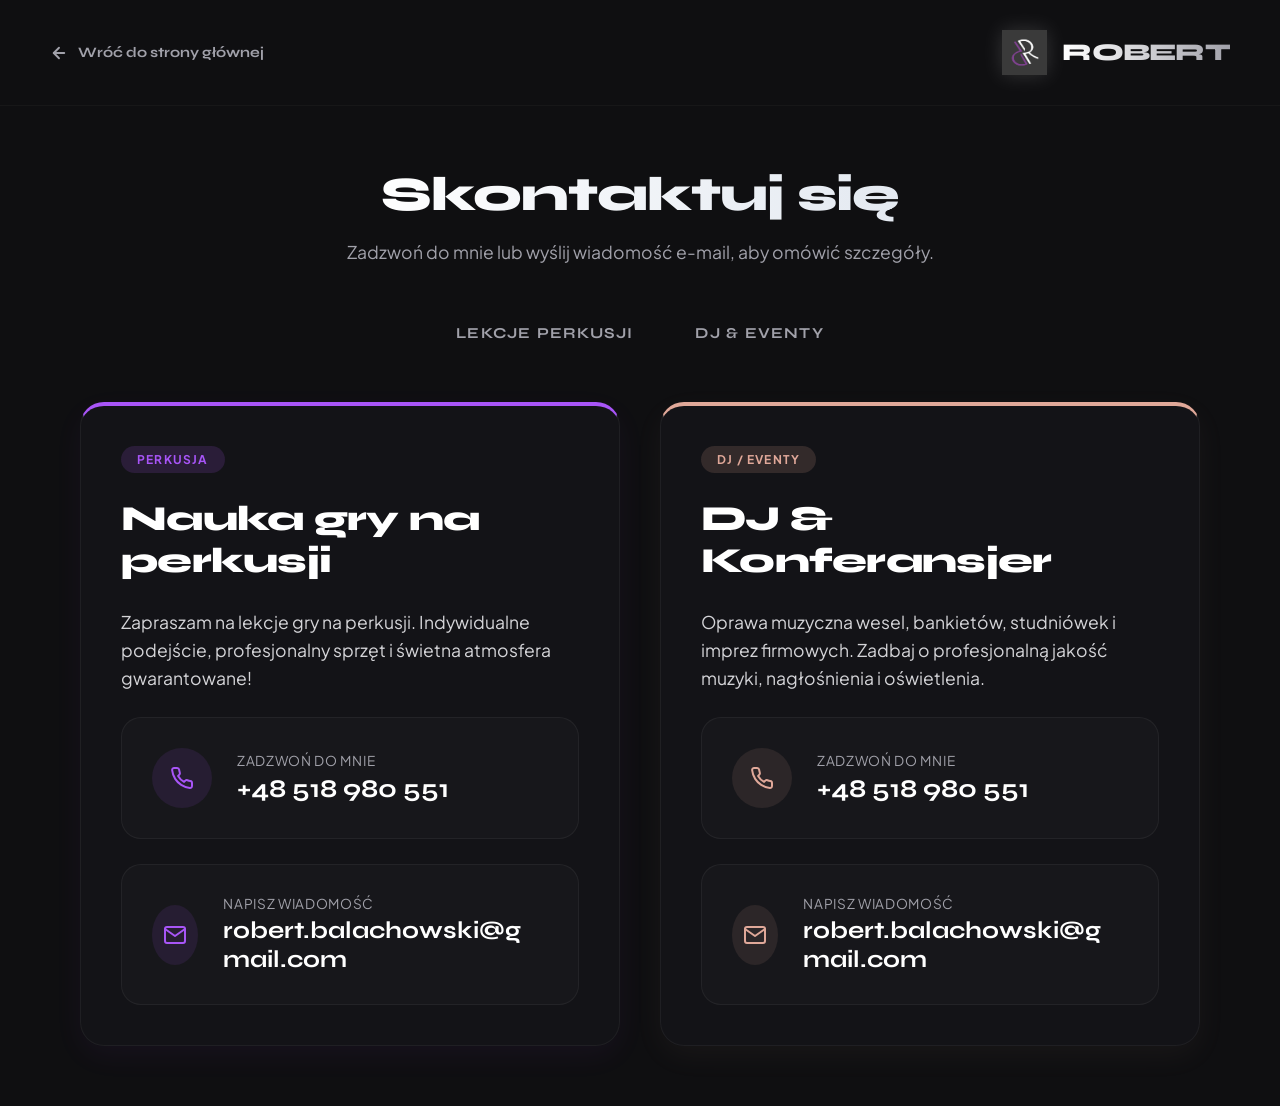
==== kontakt.html @ 337e02fb "First version with temp email" ====
<!DOCTYPE html>
<html lang="pl">
<head>
  <meta charset="UTF-8">
  <meta name="viewport" content="width=device-width, initial-scale=1.0">
  <meta name="description" content="Skontaktuj się telefonicznie pod numerem +48 518 980 551 lub mailowo na robert.balachowski@gmail.com.">
  <title>Robert - Kontakt i Rezerwacja</title>
  <link rel="stylesheet" href="style.css">
  <style>
    /* Grid alignment fix when one column is active */
    .contact-grid.single-col {
      grid-template-columns: 1fr;
      max-width: 800px;
      margin-left: auto;
      margin-right: auto;
    }

    .contact-subtitle {
      color: var(--text-gray);
      font-size: 1.1rem;
      margin-top: 5px;
    }

    /* Static Navigation Links */
    .contact-links {
      display: flex;
      justify-content: center;
      gap: 30px;
      margin: 30px 0 10px 0;
    }

    .contact-link {
      color: var(--text-gray);
      text-decoration: none;
      font-family: var(--font-title);
      font-weight: 700;
      font-size: 0.95rem;
      text-transform: uppercase;
      letter-spacing: 0.08em;
      padding: 8px 16px;
      border-bottom: 2px solid transparent;
      transition: all 0.3s ease;
    }

    .contact-link:hover {
      color: var(--text-white);
    }

    .contact-link.active#linkDrums {
      color: var(--purple-glow);
      border-color: var(--purple-glow);
      text-shadow: 0 0 10px rgba(var(--purple-glow-rgb), 0.3);
    }

    .contact-link.active#linkDj {
      color: var(--rosegold-glow);
      border-color: var(--rosegold-glow);
      text-shadow: 0 0 10px rgba(var(--rosegold-glow-rgb), 0.3);
    }
  </style>
</head>
<body class="contact-body">

  <!-- Navigation bar -->
  <nav class="contact-nav">
    <a href="index.html" class="btn-back">
      <svg width="18" height="18" viewBox="0 0 24 24" fill="none" stroke="currentColor" stroke-width="2.5" stroke-linecap="round" stroke-linejoin="round">
        <line x1="19" y1="12" x2="5" y2="12"></line>
        <polyline points="12 19 5 12 12 5"></polyline>
      </svg>
      Wróć do strony głównej
    </a>
    
    <div class="logo-container">
      <img src="logo.png" alt="Robert Logo" class="logo-img" onerror="this.style.display='none'">
      <span class="logo-text">ROBERT</span>
    </div>
  </nav>

  <!-- Main contact workspace -->
  <main class="contact-container">
    
    <div class="contact-header">
      <h1 class="contact-title">Skontaktuj się</h1>
      <p class="contact-subtitle">Zadzwoń do mnie lub wyślij wiadomość e-mail, aby omówić szczegóły.</p>
    </div>

    <!-- Static Navigation Links -->
    <div class="contact-links">
      <a href="kontakt.html?service=drums" class="contact-link" id="linkDrums">Lekcje Perkusji</a>
      <a href="kontakt.html?service=dj" class="contact-link" id="linkDj">DJ & Eventy</a>
    </div>

    <!-- Main dynamic contact layout grid -->
    <div class="contact-grid" id="contactGrid">

      <!-- DRUMS COLUMN -->
      <div class="service-column" id="drumsCol">
        <div class="glass-card service-info-card service-theme-drums">
          <div>
            <span class="service-badge">Perkusja</span>
            <h2 class="title" style="font-size: 2.2rem;">Nauka gry na perkusji</h2>
            <p class="service-description">Zapraszam na lekcje gry na perkusji. Indywidualne podejście, profesjonalny sprzęt i świetna atmosfera gwarantowane!</p>
          </div>

          <div class="contact-cards-container">
            <!-- Click to Call Card -->
            <a href="tel:+48518980551" class="phone-card">
              <div class="phone-icon-wrapper">
                <svg width="24" height="24" viewBox="0 0 24 24" fill="none" stroke="currentColor" stroke-width="2" stroke-linecap="round" stroke-linejoin="round">
                  <path d="M22 16.92v3a2 2 0 0 1-2.18 2 19.79 19.79 0 0 1-8.63-3.07 19.5 19.5 0 0 1-6-6 19.79 19.79 0 0 1-3.07-8.67A2 2 0 0 1 4.11 2h3a2 2 0 0 1 2 1.72 12.84 12.84 0 0 0 .7 2.81 2 2 0 0 1-.45 2.11L8.09 9.91a16 16 0 0 0 6 6l1.27-1.27a2 2 0 0 1 2.11-.45 12.84 12.84 0 0 0 2.81.7A2 2 0 0 1 22 16.92z"></path>
                </svg>
              </div>
              <div>
                <div class="phone-label">Zadzwoń do mnie</div>
                <div class="phone-number">+48 518 980 551</div>
              </div>
            </a>

            <!-- Click to Email Card -->
            <a href="mailto:robert.balachowski@gmail.com" class="email-card">
              <div class="email-icon-wrapper">
                <svg width="24" height="24" viewBox="0 0 24 24" fill="none" stroke="currentColor" stroke-width="2" stroke-linecap="round" stroke-linejoin="round">
                  <path d="M4 4h16c1.1 0 2 .9 2 2v12c0 1.1-.9 2-2 2H4c-1.1 0-2-.9-2-2V6c0-1.1.9-2 2-2z"></path>
                  <polyline points="22,6 12,13 2,6"></polyline>
                </svg>
              </div>
              <div>
                <div class="email-label">Napisz wiadomość</div>
                <div class="email-value">robert.balachowski@gmail.com</div>
              </div>
            </a>
          </div>
        </div>
      </div>

      <!-- DJ COLUMN -->
      <div class="service-column" id="djCol">
        <div class="glass-card service-info-card service-theme-dj">
          <div>
            <span class="service-badge">DJ / Eventy</span>
            <h2 class="title" style="font-size: 2.2rem;">DJ & Konferansjer</h2>
            <p class="service-description">Oprawa muzyczna wesel, bankietów, studniówek i imprez firmowych. Zadbaj o profesjonalną jakość muzyki, nagłośnienia i oświetlenia.</p>
          </div>

          <div class="contact-cards-container">
            <!-- Click to Call Card -->
            <a href="tel:+48518980551" class="phone-card">
              <div class="phone-icon-wrapper">
                <svg width="24" height="24" viewBox="0 0 24 24" fill="none" stroke="currentColor" stroke-width="2" stroke-linecap="round" stroke-linejoin="round">
                  <path d="M22 16.92v3a2 2 0 0 1-2.18 2 19.79 19.79 0 0 1-8.63-3.07 19.5 19.5 0 0 1-6-6 19.79 19.79 0 0 1-3.07-8.67A2 2 0 0 1 4.11 2h3a2 2 0 0 1 2 1.72 12.84 12.84 0 0 0 .7 2.81 2 2 0 0 1-.45 2.11L8.09 9.91a16 16 0 0 0 6 6l1.27-1.27a2 2 0 0 1 2.11-.45 12.84 12.84 0 0 0 2.81.7A2 2 0 0 1 22 16.92z"></path>
                </svg>
              </div>
              <div>
                <div class="phone-label">Zadzwoń do mnie</div>
                <div class="phone-number">+48 518 980 551</div>
              </div>
            </a>

            <!-- Click to Email Card -->
            <a href="mailto:robert.balachowski@gmail.com" class="email-card">
              <div class="email-icon-wrapper">
                <svg width="24" height="24" viewBox="0 0 24 24" fill="none" stroke="currentColor" stroke-width="2" stroke-linecap="round" stroke-linejoin="round">
                  <path d="M4 4h16c1.1 0 2 .9 2 2v12c0 1.1-.9 2-2 2H4c-1.1 0-2-.9-2-2V6c0-1.1.9-2 2-2z"></path>
                  <polyline points="22,6 12,13 2,6"></polyline>
                </svg>
              </div>
              <div>
                <div class="email-label">Napisz wiadomość</div>
                <div class="email-value">robert.balachowski@gmail.com</div>
              </div>
            </a>
          </div>
        </div>
      </div>

    </div>

  </main>

  <!-- Script to toggle active view according to URL parameters -->
  <script>
    const drumsCol = document.getElementById('drumsCol');
    const djCol = document.getElementById('djCol');
    const contactGrid = document.getElementById('contactGrid');
    const titleEl = document.querySelector('.contact-title');
    const subtitleEl = document.querySelector('.contact-subtitle');

    function setView(serviceType) {
      const linkDrums = document.getElementById('linkDrums');
      const linkDj = document.getElementById('linkDj');
      linkDrums.classList.remove('active');
      linkDj.classList.remove('active');

      if (serviceType === 'drums') {
        drumsCol.style.display = 'block';
        djCol.style.display = 'none';
        contactGrid.classList.add('single-col');
        titleEl.innerHTML = '<span style="color: var(--purple-glow)">Nauka gry na perkusji</span>';
        subtitleEl.textContent = 'Skontaktuj się telefonicznie lub napisz wiadomość e-mail.';
        linkDrums.classList.add('active');
      } else if (serviceType === 'dj') {
        drumsCol.style.display = 'none';
        djCol.style.display = 'block';
        contactGrid.classList.add('single-col');
        titleEl.innerHTML = '<span style="color: var(--rosegold-glow)">DJ & Konferansjer</span>';
        subtitleEl.textContent = 'Zadzwoń pod podany numer lub wyślij e-mail, aby omówić szczegóły.';
        linkDj.classList.add('active');
      } else {
        // Show all
        drumsCol.style.display = 'block';
        djCol.style.display = 'block';
        contactGrid.classList.remove('single-col');
        titleEl.innerHTML = 'Skontaktuj się';
        subtitleEl.textContent = 'Zadzwoń do mnie lub wyślij wiadomość e-mail, aby omówić szczegóły.';
      }
    }

    // Initial setup from URL parameters
    const params = new URLSearchParams(window.location.search);
    const initialService = params.get('service');
    if (initialService === 'drums' || initialService === 'dj') {
      setView(initialService);
    } else {
      setView('all');
    }
  </script>
</body>
</html>
---- style.css ----
@import url('https://fonts.googleapis.com/css2?family=Plus+Jakarta+Sans:ital,wght@0,300..800;1,300..800&family=Syne:wght@400..800&display=swap');

/* CSS Variables for design system */
:root {
  --bg-dark: #0f0f11;
  --bg-card: rgba(22, 22, 26, 0.75);
  --bg-card-hover: rgba(28, 28, 33, 0.85);
  
  /* Primary Theme (Purple - Drums) */
  --purple-primary: #581c87;
  --purple-glow: #a855f7;
  --purple-dark: #3b0764;
  --purple-glow-rgb: 168, 85, 247;
  
  /* Secondary Theme (Rose Gold - DJ) */
  --rosegold-primary: #b76e79;
  --rosegold-glow: #e0a899;
  --rosegold-dark: #8c4b54;
  --rosegold-glow-rgb: 224, 168, 153;
  
  --text-white: #ffffff;
  --text-gray: #a1a1aa;
  --text-light-gray: #d4d4d8;
  
  --font-title: 'Syne', sans-serif;
  --font-body: 'Plus Jakarta Sans', sans-serif;

  /* Mobile scroll-driven variables */
  --split-y: 50%;
}

/* Global Reset & Base */
* {
  box-sizing: border-box;
  margin: 0;
  padding: 0;
}

body {
  background-color: var(--bg-dark);
  color: var(--text-white);
  font-family: var(--font-body);
  overflow-x: hidden;
  min-height: 100vh;
}

h1, h2, h3, h4 {
  font-family: var(--font-title);
  font-weight: 800;
  letter-spacing: -0.02em;
}

p {
  color: var(--text-gray);
  line-height: 1.6;
}

/* Scrollbar Styling */
::-webkit-scrollbar {
  width: 8px;
}
::-webkit-scrollbar-track {
  background: var(--bg-dark);
}
::-webkit-scrollbar-thumb {
  background: #27272a;
  border-radius: 4px;
}
::-webkit-scrollbar-thumb:hover {
  background: #3f3f46;
}

/* Landing Page Layout (Desktop Split) */
.split-container {
  position: relative;
  width: 100vw;
  height: 100vh;
  display: flex;
  overflow: hidden;
}

/* Side Sections */
.side {
  position: absolute;
  top: 0;
  width: 100%;
  height: 100%;
  overflow: hidden;
  display: flex;
  align-items: center;
  justify-content: center;
  pointer-events: auto;
}

.drums-side {
  left: 0;
  clip-path: polygon(0 0, 53% 0, 47% 100%, 0 100%);
  z-index: 2;
  transition: clip-path 0.7s cubic-bezier(0.16, 1, 0.3, 1);
}

.dj-side {
  left: 0;
  clip-path: polygon(53% 0, 100% 0, 100% 100%, 47% 100%);
  z-index: 1;
  transition: clip-path 0.7s cubic-bezier(0.16, 1, 0.3, 1);
}

/* Images & Overlays - Zoomed out edge-to-edge layout without centering crop */
.side-bg {
  position: absolute;
  top: 0;
  height: 100%;
  background-size: cover;
  transition: transform 0.8s cubic-bezier(0.16, 1, 0.3, 1), filter 0.8s cubic-bezier(0.16, 1, 0.3, 1);
  transform: scale(1.0);
}

.drums-side .side-bg {
  width: 75vw; /* Sized to panel width + hover margin to prevent zoom */
  left: 0;
  background-image: linear-gradient(rgba(0, 0, 0, 0.65), rgba(15, 7, 30, 0.85)), url('drums.jpg');
  background-position: center center;
}

.dj-side .side-bg {
  width: 75vw; /* Sized to panel width + hover margin to prevent zoom */
  right: 0;
  background-image: linear-gradient(rgba(0, 0, 0, 0.65), rgba(28, 12, 16, 0.85)), url('dj.jpg');
  background-position: center center;
}

/* Clean, Solid, Sharp Divider Line */
.divider-line {
  position: absolute;
  top: 0;
  left: 0;
  width: 100%;
  height: 100%;
  background: linear-gradient(to bottom, var(--purple-glow), var(--rosegold-glow));
  z-index: 5;
  pointer-events: none;
  clip-path: polygon(52.7% 0, 53.3% 0, 47.3% 100%, 46.7% 100%);
  transition: clip-path 0.7s cubic-bezier(0.16, 1, 0.3, 1);
}

/* Desktop Hover Interactive States */
.split-container.hover-left .drums-side {
  clip-path: polygon(0 0, 68% 0, 62% 100%, 0 100%);
  z-index: 3;
}
.split-container.hover-left .dj-side {
  clip-path: polygon(68% 0, 100% 0, 100% 100%, 62% 100%);
}
.split-container.hover-left .divider-line {
  clip-path: polygon(67.7% 0, 68.3% 0, 62.3% 100%, 61.7% 100%);
}
.split-container.hover-left .drums-side .side-bg {
  transform: scale(1.0);
}
.split-container.hover-left .dj-side .side-bg {
  filter: grayscale(0.5) brightness(0.3) blur(2px);
  transform: scale(1.0);
}

.split-container.hover-right .drums-side {
  clip-path: polygon(0 0, 38% 0, 32% 100%, 0 100%);
}
.split-container.hover-right .dj-side {
  clip-path: polygon(38% 0, 100% 0, 100% 100%, 32% 100%);
  z-index: 3;
}
.split-container.hover-right .divider-line {
  clip-path: polygon(37.7% 0, 38.3% 0, 32.3% 100%, 31.7% 100%);
}
.split-container.hover-right .dj-side .side-bg {
  transform: scale(1.0);
}
.split-container.hover-right .drums-side .side-bg {
  filter: grayscale(0.5) brightness(0.3) blur(2px);
  transform: scale(1.0);
}

/* Content Container Details - Made wider for horizontal mode */
.content-wrapper {
  position: relative;
  z-index: 4;
  max-width: 650px;
  padding: 40px;
  transition: transform 0.6s cubic-bezier(0.16, 1, 0.3, 1);
  display: flex;
  flex-direction: column;
}

.drums-side .content-wrapper {
  margin-right: auto;
  margin-left: 8vw;
  text-align: left;
}

.dj-side .content-wrapper {
  margin-left: auto;
  margin-right: 8vw;
  text-align: left;
}

/* Glass Cards for Content - Dynamic Padding */
.glass-card {
  background: var(--bg-card);
  backdrop-filter: blur(16px);
  -webkit-backdrop-filter: blur(16px);
  border-radius: 24px;
  padding: 24px;
  border: 1px solid rgba(255, 255, 255, 0.05);
  box-shadow: 0 20px 40px rgba(0, 0, 0, 0.5);
  transition: border-color 0.5s, box-shadow 0.5s, background 0.5s, padding 0.6s cubic-bezier(0.16, 1, 0.3, 1);
}

.drums-side .glass-card {
  border-left: 4px solid var(--purple-primary);
}
.drums-side .glass-card:hover, .split-container.hover-left .drums-side .glass-card {
  border-color: rgba(var(--purple-glow-rgb), 0.3);
  box-shadow: 0 20px 45px rgba(var(--purple-glow-rgb), 0.15);
  background: var(--bg-card-hover);
}

.dj-side .glass-card {
  border-left: 4px solid var(--rosegold-primary);
}
.dj-side .glass-card:hover, .split-container.hover-right .dj-side .glass-card {
  border-color: rgba(var(--rosegold-glow-rgb), 0.3);
  box-shadow: 0 20px 45px rgba(var(--rosegold-glow-rgb), 0.15);
  background: var(--bg-card-hover);
}

/* Header Text Styles & Font Size scaling */
.pre-title {
  text-transform: uppercase;
  font-size: 0.8rem;
  letter-spacing: 0.2em;
  font-weight: 700;
  margin-bottom: 12px;
  opacity: 0;
  max-height: 0;
  overflow: hidden;
  transition: opacity 0.5s ease, max-height 0.5s ease, margin-bottom 0.5s ease;
}

.drums-side .pre-title {
  color: var(--purple-glow);
}
.dj-side .pre-title {
  color: var(--rosegold-glow);
}

.title {
  font-size: 1.8rem;
  line-height: 1.2;
  margin-bottom: 0px;
  color: var(--text-white);
  transition: font-size 0.6s cubic-bezier(0.16, 1, 0.3, 1), margin-bottom 0.6s cubic-bezier(0.16, 1, 0.3, 1);
  word-wrap: break-word;
  overflow-wrap: break-word;
}

.desc-lead {
  font-size: 1.05rem;
  color: var(--text-light-gray);
  margin-bottom: 0px;
}

/* Description Lists (Revealed text) */
.desc-list {
  list-style: none;
  margin-bottom: 0px;
}

.desc-list li {
  position: relative;
  padding-left: 24px;
  margin-bottom: 12px;
  font-size: 0.95rem;
  color: var(--text-gray);
  transition: color 0.3s;
}

.desc-list li::before {
  content: '';
  position: absolute;
  left: 0;
  top: 50%;
  transform: translateY(-50%);
  width: 6px;
  height: 6px;
  border-radius: 50%;
}

.drums-side .desc-list li::before {
  background-color: var(--purple-glow);
  box-shadow: 0 0 8px var(--purple-glow);
}
.dj-side .desc-list li::before {
  background-color: var(--rosegold-glow);
  box-shadow: 0 0 8px var(--rosegold-glow);
}

/* Hide collapsible content by default when not in focus */
.desc-lead,
.desc-list,
.btn {
  max-height: 0;
  opacity: 0;
  overflow: hidden;
  margin-top: 0 !important;
  margin-bottom: 0 !important;
  padding-top: 0 !important;
  padding-bottom: 0 !important;
  transition: max-height 0.6s cubic-bezier(0.16, 1, 0.3, 1),
              opacity 0.5s ease,
              padding 0.6s cubic-bezier(0.16, 1, 0.3, 1),
              margin 0.6s cubic-bezier(0.16, 1, 0.3, 1);
}

/* Expand content when Drums side has focus */
.split-container.hover-left .drums-side .glass-card {
  padding: 40px;
}
.split-container.hover-left .drums-side .pre-title {
  opacity: 1;
  max-height: 20px;
  margin-bottom: 12px;
}
.split-container.hover-left .drums-side .title {
  font-size: 2.8rem;
  margin-bottom: 20px;
}
.split-container.hover-left .drums-side .desc-lead {
  opacity: 1;
  max-height: 120px;
  margin-bottom: 24px !important;
}
.split-container.hover-left .drums-side .desc-list {
  opacity: 1;
  max-height: 220px;
  margin-bottom: 32px !important;
}
.split-container.hover-left .drums-side .btn {
  opacity: 1;
  max-height: 60px;
  padding-top: 16px !important;
  padding-bottom: 16px !important;
}

/* Expand content when DJ side has focus */
.split-container.hover-right .dj-side .glass-card {
  padding: 40px;
}
.split-container.hover-right .dj-side .pre-title {
  opacity: 1;
  max-height: 20px;
  margin-bottom: 12px;
}
.split-container.hover-right .dj-side .title {
  font-size: 2.8rem;
  margin-bottom: 20px;
}
.split-container.hover-right .dj-side .desc-lead {
  opacity: 1;
  max-height: 120px;
  margin-bottom: 24px !important;
}
.split-container.hover-right .dj-side .desc-list {
  opacity: 1;
  max-height: 220px;
  margin-bottom: 32px !important;
}
.split-container.hover-right .dj-side .btn {
  opacity: 1;
  max-height: 60px;
  padding-top: 16px !important;
  padding-bottom: 16px !important;
}

/* Buttons */
.btn {
  display: inline-flex;
  align-items: center;
  justify-content: center;
  padding-left: 36px !important;
  padding-right: 36px !important;
  border-radius: 50px;
  font-family: var(--font-title);
  font-weight: 700;
  font-size: 0.95rem;
  letter-spacing: 0.05em;
  text-decoration: none;
  text-transform: uppercase;
  transition: all 0.3s cubic-bezier(0.16, 1, 0.3, 1);
  cursor: pointer;
  border: none;
  width: fit-content;
}

.btn-purple {
  background: var(--purple-primary);
  color: var(--text-white);
  box-shadow: 0 4px 15px rgba(var(--purple-glow-rgb), 0.2);
}
.btn-purple:hover {
  background: var(--purple-glow);
  box-shadow: 0 6px 25px rgba(var(--purple-glow-rgb), 0.4);
  transform: translateY(-2px);
}

.btn-rosegold {
  background: var(--rosegold-primary);
  color: var(--bg-dark);
  box-shadow: 0 4px 15px rgba(var(--rosegold-glow-rgb), 0.2);
}
.btn-rosegold:hover {
  background: var(--rosegold-glow);
  box-shadow: 0 6px 25px rgba(var(--rosegold-glow-rgb), 0.4);
  transform: translateY(-2px);
}

/* Sticky Header */
.main-header {
  position: absolute;
  top: 0;
  left: 0;
  width: 100%;
  padding: 30px 50px;
  z-index: 10;
  display: flex;
  justify-content: space-between;
  align-items: center;
  pointer-events: none;
}

.logo-container {
  display: flex;
  align-items: center;
  gap: 15px;
  pointer-events: auto;
}

.logo-img {
  height: 45px;
  width: auto;
  filter: drop-shadow(0 0 10px rgba(255, 255, 255, 0.15));
}

.logo-text {
  font-family: var(--font-title);
  font-weight: 800;
  font-size: 1.5rem;
  letter-spacing: -0.03em;
  background: linear-gradient(to right, var(--text-white), var(--text-gray));
  -webkit-background-clip: text;
  -webkit-text-fill-color: transparent;
}

/* Social Media Links in Header */
.social-links {
  display: flex;
  align-items: center;
  gap: 15px;
  pointer-events: auto;
  padding: 10px;
}

.social-icon {
  color: var(--text-gray);
  display: flex;
  align-items: center;
  justify-content: center;
  width: 40px;
  height: 40px;
  border-radius: 50%;
  background: rgba(255, 255, 255, 0.03);
  border: 1px solid rgba(var(--purple-glow-rgb), 0.4);
  box-shadow: 0 0 12px rgba(var(--purple-glow-rgb), 0.25);
  transition: all 0.3s ease;
  text-decoration: none;
}

.social-icon:hover {
  color: var(--text-white);
  background: rgba(var(--purple-glow-rgb), 0.15);
  border-color: rgba(var(--purple-glow-rgb), 0.7);
  transform: translateY(-2px);
  box-shadow: 0 0 20px rgba(var(--purple-glow-rgb), 0.6);
}

/* ==========================================================================
   MOBILE & VERTICAL LAYOUT (PORTRAIT ASPECT RATIO)
   ========================================================================== */

@media (max-width: 768px) or (max-aspect-ratio: 1/1) {
  /* Force body scroll height and styling on mobile viewports */
  body:not(.contact-body) {
    min-height: 200vh !important;
    overflow-y: scroll !important;
    overflow-x: hidden !important;
  }

  .contact-body {
    min-height: 100vh !important;
    overflow-y: auto !important;
  }

  /* Support vertical swiping to bubble up to viewport scroll */
  .split-container, .side, .content-wrapper, .glass-card {
    touch-action: pan-y !important;
  }

  .split-container {
    position: fixed;
    top: 0;
    left: 0;
    width: 100vw;
    height: 100vh;
    flex-direction: column;
  }

  .side {
    width: 100% !important;
    height: 100% !important;
    left: 0 !important;
    transition: none !important;
  }

  /* Clip paths updated for vertical split */
  .drums-side {
    clip-path: polygon(0 0, 100% 0, 100% calc(var(--split-y) - 5%), 0 calc(var(--split-y) + 5%)) !important;
    z-index: 2;
  }

  .dj-side {
    clip-path: polygon(0 calc(var(--split-y) + 5%), 100% calc(var(--split-y) - 5%), 100% 100%, 0 100%) !important;
    z-index: 1;
  }

  /* Glowing Divider Line - Horizontal */
  .divider-line {
    clip-path: polygon(
      0 calc(var(--split-y) + 4.6%), 
      100% calc(var(--split-y) - 5.4%), 
      100% calc(var(--split-y) - 4.6%), 
      0 calc(var(--split-y) + 5.4%)
    ) !important;
    background: linear-gradient(to right, var(--purple-glow), var(--rosegold-glow)) !important;
    transition: none !important;
    z-index: 4;
  }

  /* Image Sizing / Dimming on scroll - mobile portrait zoom prevention */
  .drums-side .side-bg {
    width: 100% !important;
    height: 70vh !important; /* Slightly taller to prevent empty spaces when divider moves to 65% */
    top: 0 !important;
    bottom: auto !important; /* Clear any bottom positioning */
    left: 0 !important;
    background-position: center center !important; /* Keep drummer visible */
    transform: scale(1.0) !important;
  }
  .dj-side .side-bg {
    width: 100% !important;
    height: 70vh !important; /* Slightly taller to prevent empty spaces when divider moves to 35% */
    top: auto !important; /* Clear top: 0 constraint from base class to allow shifting */
    bottom: 0 !important;
    left: 0 !important;
    background-position: center top !important; /* Align top edge of image (DJ's head) to be visible */
    transform: scale(1.0) !important;
  }

  /* Content alignment on mobile */
  .content-wrapper {
    max-width: 90%;
    padding: 20px;
    margin: 0 auto !important;
    position: absolute;
    left: 50% !important;
    transform: translateX(-50%);
    width: 100%;
  }

  .drums-side .content-wrapper {
    top: calc(var(--split-y) * 0.42);
    transform: translate(-50%, -50%);
  }

  .dj-side .content-wrapper {
    bottom: calc((100% - var(--split-y)) * 0.42);
    transform: translate(-50%, 50%);
  }

  .glass-card {
    padding: 16px;
    border-radius: 16px;
    width: 100%;
  }

  .title {
    font-size: 1.4rem;
  }

  .desc-lead {
    font-size: 0.85rem;
  }

  .btn {
    padding: 10px 24px;
    font-size: 0.8rem;
  }

  /* Mobile interactive transitions controlled by JS-added classes */
  /* Focus Drums (scroll position is top) */
  .split-container.focus-drums .drums-side .glass-card {
    padding: 24px;
  }
  .split-container.focus-drums .drums-side .pre-title {
    opacity: 1;
    max-height: 20px;
    margin-bottom: 6px;
  }
  .split-container.focus-drums .drums-side .title {
    font-size: 1.8rem;
    margin-bottom: 10px;
  }
  .split-container.focus-drums .drums-side .glass-card .desc-lead {
    opacity: 1;
    max-height: 100px;
    margin-bottom: 12px !important;
  }
  .split-container.focus-drums .drums-side .glass-card .desc-list {
    opacity: 1;
    max-height: 150px;
    margin-bottom: 15px !important;
  }
  .split-container.focus-drums .drums-side .glass-card .btn {
    opacity: 1;
    max-height: 50px;
    padding-top: 12px !important;
    padding-bottom: 12px !important;
  }
  
  .split-container.focus-drums .dj-side .side-bg {
    filter: grayscale(0.6) brightness(0.2) blur(1px);
    transform: scale(1.0) !important;
  }
  .split-container.focus-drums .dj-side .content-wrapper {
    opacity: 0.25;
    pointer-events: none;
  }

  /* Focus DJ (scroll position is bottom) */
  .split-container.focus-dj .dj-side .glass-card {
    padding: 24px;
  }
  .split-container.focus-dj .dj-side .pre-title {
    opacity: 1;
    max-height: 20px;
    margin-bottom: 6px;
  }
  .split-container.focus-dj .dj-side .title {
    font-size: 1.8rem;
    margin-bottom: 10px;
  }
  .split-container.focus-dj .dj-side .glass-card .desc-lead {
    opacity: 1;
    max-height: 100px;
    margin-bottom: 12px !important;
  }
  .split-container.focus-dj .dj-side .glass-card .desc-list {
    opacity: 1;
    max-height: 150px;
    margin-bottom: 15px !important;
  }
  .split-container.focus-dj .dj-side .glass-card .btn {
    opacity: 1;
    max-height: 50px;
    padding-top: 12px !important;
    padding-bottom: 12px !important;
  }
  
  .split-container.focus-dj .drums-side .side-bg {
    filter: grayscale(0.6) brightness(0.2) blur(1px);
    transform: scale(1.0) !important;
  }
  .split-container.focus-dj .drums-side .content-wrapper {
    opacity: 0.25;
    pointer-events: none;
  }

  .split-container.focus-drums .drums-side .side-bg {
    transform: scale(1.0) !important;
  }
  .split-container.focus-dj .dj-side .side-bg {
    transform: scale(1.0) !important;
  }

  .main-header {
    padding: 20px 24px;
  }
  
  .logo-text {
    font-size: 1.2rem;
  }
}

/* ==========================================================================
   CONTACT / BOOKING PAGE STYLES (kontakt.html)
   ========================================================================== */
.contact-body {
  background-color: var(--bg-dark);
  min-height: 100vh;
  display: flex;
  flex-direction: column;
}

.contact-nav {
  padding: 30px 50px;
  display: flex;
  justify-content: space-between;
  align-items: center;
  border-bottom: 1px solid rgba(255, 255, 255, 0.03);
}

.btn-back {
  display: inline-flex;
  align-items: center;
  gap: 10px;
  color: var(--text-gray);
  text-decoration: none;
  font-family: var(--font-title);
  font-weight: 700;
  font-size: 0.9rem;
  transition: color 0.3s;
}
.btn-back:hover {
  color: var(--text-white);
}
.btn-back svg {
  transition: transform 0.3s;
}
.btn-back:hover svg {
  transform: translateX(-5px);
}

.contact-container {
  flex: 1;
  max-width: 1200px;
  width: 100%;
  margin: 0 auto;
  padding: 60px 40px;
  display: flex;
  flex-direction: column;
  justify-content: center;
}

.contact-grid {
  display: grid;
  grid-template-columns: 1fr 1fr;
  gap: 40px;
  margin-top: 40px;
}

@media (max-width: 900px) {
  .contact-grid {
    grid-template-columns: 1fr;
  }
  .contact-container {
    padding: 40px 20px;
  }
}

.contact-header {
  text-align: center;
  max-width: 600px;
  margin: 0 auto 20px auto;
}

.contact-title {
  font-size: 3rem;
  margin-bottom: 15px;
  background: linear-gradient(to right, #ffffff, #e2e8f0);
  -webkit-background-clip: text;
  -webkit-text-fill-color: transparent;
}

/* Service Info Card */
.service-info-card {
  padding: 40px;
  height: 100%;
  display: flex;
  flex-direction: column;
  justify-content: space-between;
}

.service-theme-drums {
  border-top: 4px solid var(--purple-glow);
  box-shadow: 0 10px 30px rgba(var(--purple-glow-rgb), 0.05);
}

.service-theme-dj {
  border-top: 4px solid var(--rosegold-glow);
  box-shadow: 0 10px 30px rgba(var(--rosegold-glow-rgb), 0.05);
}

.service-badge {
  display: inline-block;
  padding: 6px 16px;
  border-radius: 20px;
  font-size: 0.75rem;
  font-weight: 700;
  text-transform: uppercase;
  letter-spacing: 0.1em;
  margin-bottom: 25px;
  width: fit-content;
}

.service-theme-drums .service-badge {
  background-color: rgba(var(--purple-glow-rgb), 0.15);
  color: var(--purple-glow);
}

.service-theme-dj .service-badge {
  background-color: rgba(var(--rosegold-glow-rgb), 0.15);
  color: var(--rosegold-glow);
}

.service-description {
  margin: 25px 0;
  font-size: 1.1rem;
  color: var(--text-light-gray);
}

/* Phone & Email Card styling */
.phone-card, .email-card {
  background: rgba(255, 255, 255, 0.02);
  border: 1px solid rgba(255, 255, 255, 0.05);
  border-radius: 20px;
  padding: 30px;
  display: flex;
  align-items: center;
  gap: 25px;
  margin-bottom: 25px;
  transition: background 0.3s, border-color 0.3s;
  text-decoration: none;
}

.phone-card:last-child, .email-card:last-child {
  margin-bottom: 0;
}

.phone-icon-wrapper, .email-icon-wrapper {
  width: 60px;
  height: 60px;
  border-radius: 50%;
  display: flex;
  align-items: center;
  justify-content: center;
  font-size: 1.5rem;
  transition: transform 0.3s;
}

.service-theme-drums .phone-icon-wrapper,
.service-theme-drums .email-icon-wrapper {
  background: rgba(var(--purple-glow-rgb), 0.1);
  color: var(--purple-glow);
}

.service-theme-dj .phone-icon-wrapper,
.service-theme-dj .email-icon-wrapper {
  background: rgba(var(--rosegold-glow-rgb), 0.1);
  color: var(--rosegold-glow);
}

.phone-card:hover, .email-card:hover {
  background: rgba(255, 255, 255, 0.04);
}

.service-theme-drums .phone-card:hover,
.service-theme-drums .email-card:hover {
  border-color: rgba(var(--purple-glow-rgb), 0.2);
}
.service-theme-dj .phone-card:hover,
.service-theme-dj .email-card:hover {
  border-color: rgba(var(--rosegold-glow-rgb), 0.2);
}

.phone-card:hover .phone-icon-wrapper,
.email-card:hover .email-icon-wrapper {
  transform: scale(1.1);
}

.phone-label, .email-label {
  font-size: 0.85rem;
  color: var(--text-gray);
  text-transform: uppercase;
  letter-spacing: 0.05em;
  margin-bottom: 4px;
}

.phone-number, .email-value {
  font-family: var(--font-title);
  font-size: 1.6rem;
  font-weight: 700;
  color: var(--text-white);
  transition: color 0.3s;
}

.email-value {
  font-size: clamp(1.1rem, 3.5vw, 1.5rem);
  word-break: break-all;
}

@media (max-width: 480px) {
  .email-value {
    font-size: 1.0rem;
  }
}
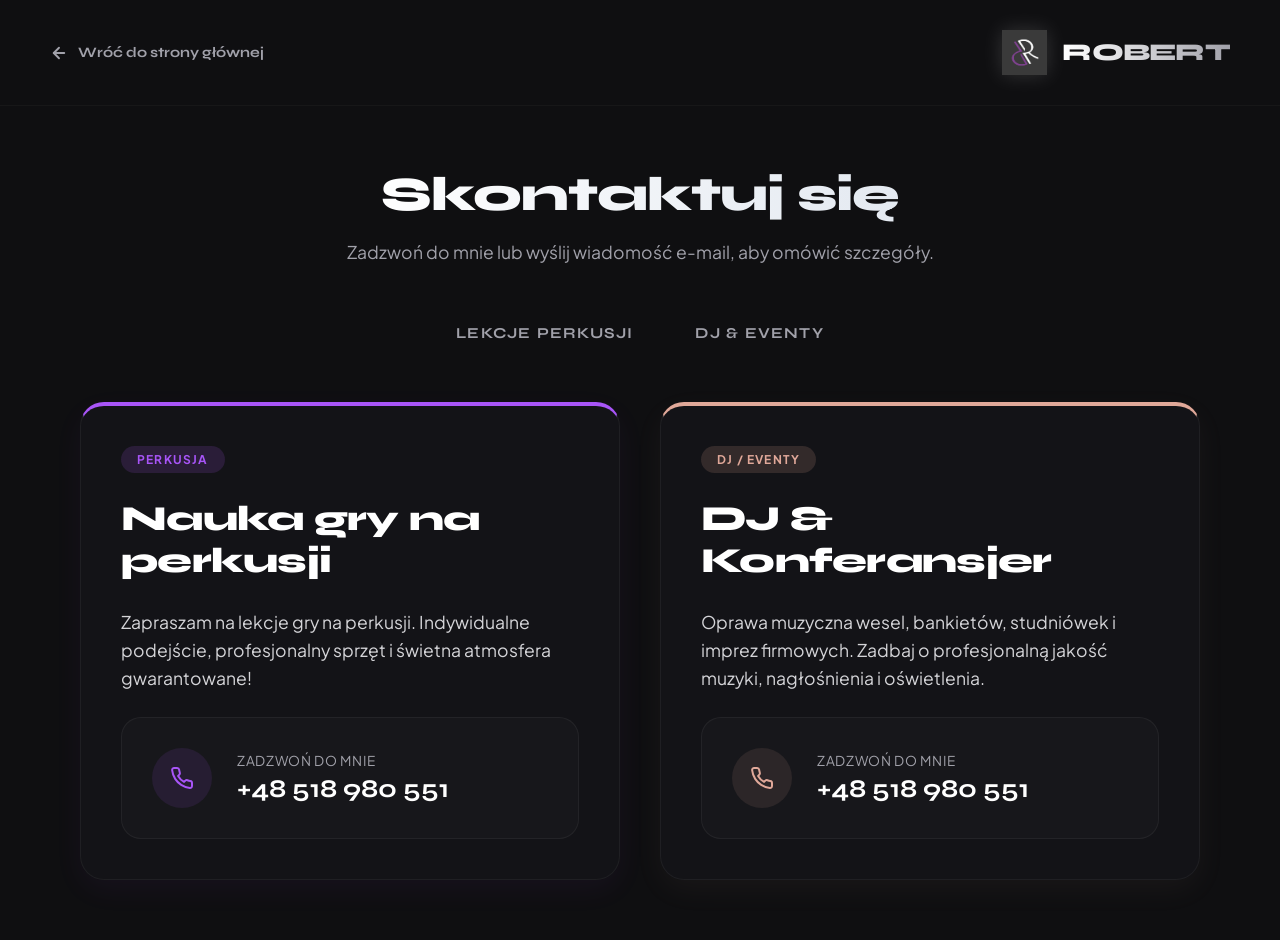
==== commit dfa1ffd6: "Remove placeholder email" ====
--- a/kontakt.html
+++ b/kontakt.html
@@ -116,20 +116,6 @@
                 <div class="phone-number">+48 518 980 551</div>
               </div>
             </a>
-
-            <!-- Click to Email Card -->
-            <a href="mailto:robert.balachowski@gmail.com" class="email-card">
-              <div class="email-icon-wrapper">
-                <svg width="24" height="24" viewBox="0 0 24 24" fill="none" stroke="currentColor" stroke-width="2" stroke-linecap="round" stroke-linejoin="round">
-                  <path d="M4 4h16c1.1 0 2 .9 2 2v12c0 1.1-.9 2-2 2H4c-1.1 0-2-.9-2-2V6c0-1.1.9-2 2-2z"></path>
-                  <polyline points="22,6 12,13 2,6"></polyline>
-                </svg>
-              </div>
-              <div>
-                <div class="email-label">Napisz wiadomość</div>
-                <div class="email-value">robert.balachowski@gmail.com</div>
-              </div>
-            </a>
           </div>
         </div>
       </div>
@@ -154,20 +140,6 @@
               <div>
                 <div class="phone-label">Zadzwoń do mnie</div>
                 <div class="phone-number">+48 518 980 551</div>
-              </div>
-            </a>
-
-            <!-- Click to Email Card -->
-            <a href="mailto:robert.balachowski@gmail.com" class="email-card">
-              <div class="email-icon-wrapper">
-                <svg width="24" height="24" viewBox="0 0 24 24" fill="none" stroke="currentColor" stroke-width="2" stroke-linecap="round" stroke-linejoin="round">
-                  <path d="M4 4h16c1.1 0 2 .9 2 2v12c0 1.1-.9 2-2 2H4c-1.1 0-2-.9-2-2V6c0-1.1.9-2 2-2z"></path>
-                  <polyline points="22,6 12,13 2,6"></polyline>
-                </svg>
-              </div>
-              <div>
-                <div class="email-label">Napisz wiadomość</div>
-                <div class="email-value">robert.balachowski@gmail.com</div>
               </div>
             </a>
           </div>
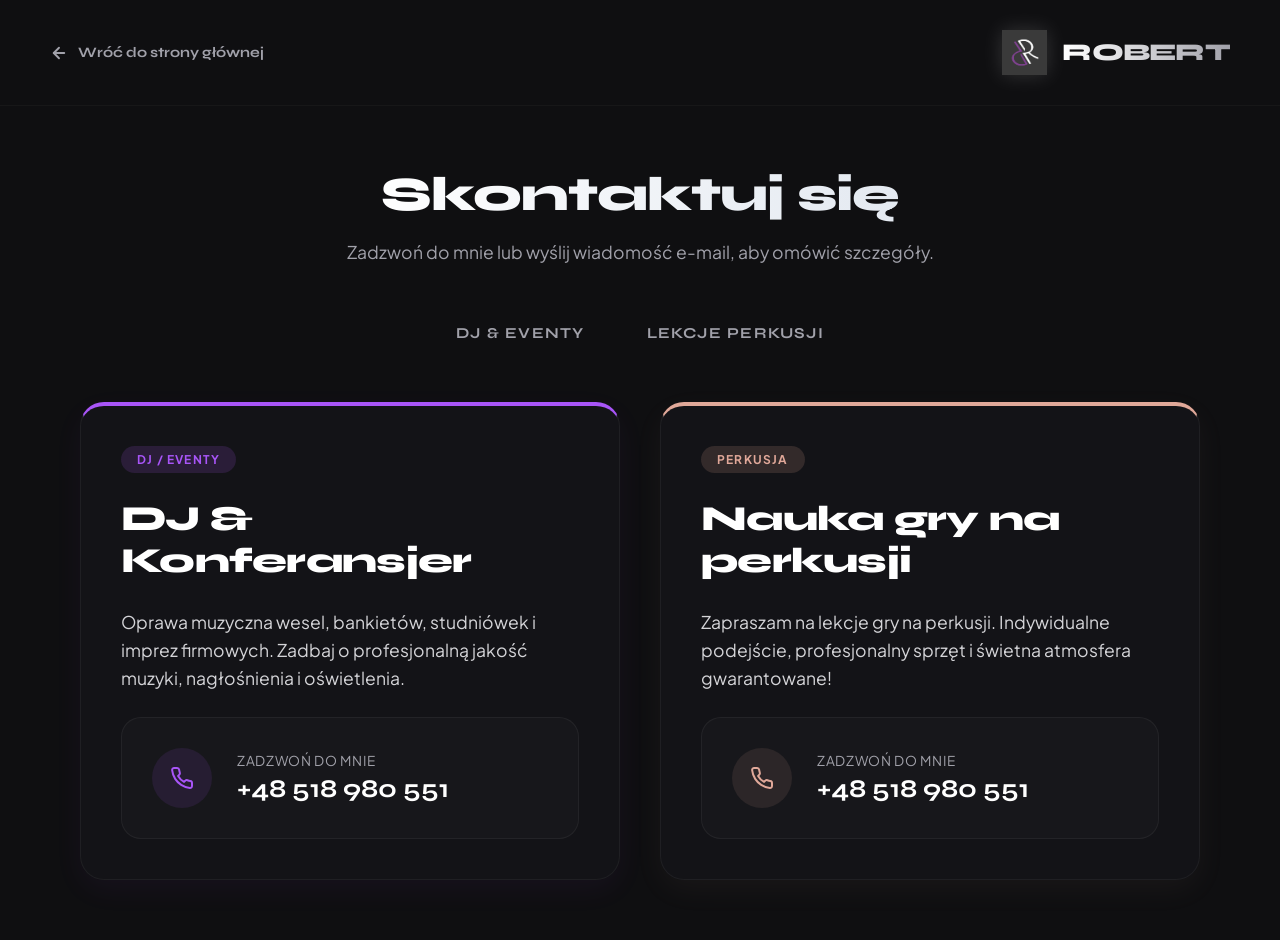
==== commit cab2b601: "Swap dj and drums with sides" ====
--- a/kontakt.html
+++ b/kontakt.html
@@ -46,13 +46,13 @@
       color: var(--text-white);
     }
 
-    .contact-link.active#linkDrums {
+    .contact-link.active#linkDj {
       color: var(--purple-glow);
       border-color: var(--purple-glow);
       text-shadow: 0 0 10px rgba(var(--purple-glow-rgb), 0.3);
     }
 
-    .contact-link.active#linkDj {
+    .contact-link.active#linkDrums {
       color: var(--rosegold-glow);
       border-color: var(--rosegold-glow);
       text-shadow: 0 0 10px rgba(var(--rosegold-glow-rgb), 0.3);
@@ -87,12 +87,38 @@
 
     <!-- Static Navigation Links -->
     <div class="contact-links">
+      <a href="kontakt.html?service=dj" class="contact-link" id="linkDj">DJ & Eventy</a>
       <a href="kontakt.html?service=drums" class="contact-link" id="linkDrums">Lekcje Perkusji</a>
-      <a href="kontakt.html?service=dj" class="contact-link" id="linkDj">DJ & Eventy</a>
     </div>
 
     <!-- Main dynamic contact layout grid -->
     <div class="contact-grid" id="contactGrid">
+
+      <!-- DJ COLUMN -->
+      <div class="service-column" id="djCol">
+        <div class="glass-card service-info-card service-theme-dj">
+          <div>
+            <span class="service-badge">DJ / Eventy</span>
+            <h2 class="title" style="font-size: 2.2rem;">DJ & Konferansjer</h2>
+            <p class="service-description">Oprawa muzyczna wesel, bankietów, studniówek i imprez firmowych. Zadbaj o profesjonalną jakość muzyki, nagłośnienia i oświetlenia.</p>
+          </div>
+
+          <div class="contact-cards-container">
+            <!-- Click to Call Card -->
+            <a href="tel:+48518980551" class="phone-card">
+              <div class="phone-icon-wrapper">
+                <svg width="24" height="24" viewBox="0 0 24 24" fill="none" stroke="currentColor" stroke-width="2" stroke-linecap="round" stroke-linejoin="round">
+                  <path d="M22 16.92v3a2 2 0 0 1-2.18 2 19.79 19.79 0 0 1-8.63-3.07 19.5 19.5 0 0 1-6-6 19.79 19.79 0 0 1-3.07-8.67A2 2 0 0 1 4.11 2h3a2 2 0 0 1 2 1.72 12.84 12.84 0 0 0 .7 2.81 2 2 0 0 1-.45 2.11L8.09 9.91a16 16 0 0 0 6 6l1.27-1.27a2 2 0 0 1 2.11-.45 12.84 12.84 0 0 0 2.81.7A2 2 0 0 1 22 16.92z"></path>
+                </svg>
+              </div>
+              <div>
+                <div class="phone-label">Zadzwoń do mnie</div>
+                <div class="phone-number">+48 518 980 551</div>
+              </div>
+            </a>
+          </div>
+        </div>
+      </div>
 
       <!-- DRUMS COLUMN -->
       <div class="service-column" id="drumsCol">
@@ -120,32 +146,6 @@
         </div>
       </div>
 
-      <!-- DJ COLUMN -->
-      <div class="service-column" id="djCol">
-        <div class="glass-card service-info-card service-theme-dj">
-          <div>
-            <span class="service-badge">DJ / Eventy</span>
-            <h2 class="title" style="font-size: 2.2rem;">DJ & Konferansjer</h2>
-            <p class="service-description">Oprawa muzyczna wesel, bankietów, studniówek i imprez firmowych. Zadbaj o profesjonalną jakość muzyki, nagłośnienia i oświetlenia.</p>
-          </div>
-
-          <div class="contact-cards-container">
-            <!-- Click to Call Card -->
-            <a href="tel:+48518980551" class="phone-card">
-              <div class="phone-icon-wrapper">
-                <svg width="24" height="24" viewBox="0 0 24 24" fill="none" stroke="currentColor" stroke-width="2" stroke-linecap="round" stroke-linejoin="round">
-                  <path d="M22 16.92v3a2 2 0 0 1-2.18 2 19.79 19.79 0 0 1-8.63-3.07 19.5 19.5 0 0 1-6-6 19.79 19.79 0 0 1-3.07-8.67A2 2 0 0 1 4.11 2h3a2 2 0 0 1 2 1.72 12.84 12.84 0 0 0 .7 2.81 2 2 0 0 1-.45 2.11L8.09 9.91a16 16 0 0 0 6 6l1.27-1.27a2 2 0 0 1 2.11-.45 12.84 12.84 0 0 0 2.81.7A2 2 0 0 1 22 16.92z"></path>
-                </svg>
-              </div>
-              <div>
-                <div class="phone-label">Zadzwoń do mnie</div>
-                <div class="phone-number">+48 518 980 551</div>
-              </div>
-            </a>
-          </div>
-        </div>
-      </div>
-
     </div>
 
   </main>
@@ -168,14 +168,14 @@
         drumsCol.style.display = 'block';
         djCol.style.display = 'none';
         contactGrid.classList.add('single-col');
-        titleEl.innerHTML = '<span style="color: var(--purple-glow)">Nauka gry na perkusji</span>';
+        titleEl.innerHTML = '<span style="color: var(--rosegold-glow)">Nauka gry na perkusji</span>';
         subtitleEl.textContent = 'Skontaktuj się telefonicznie lub napisz wiadomość e-mail.';
         linkDrums.classList.add('active');
       } else if (serviceType === 'dj') {
         drumsCol.style.display = 'none';
         djCol.style.display = 'block';
         contactGrid.classList.add('single-col');
-        titleEl.innerHTML = '<span style="color: var(--rosegold-glow)">DJ & Konferansjer</span>';
+        titleEl.innerHTML = '<span style="color: var(--purple-glow)">DJ & Konferansjer</span>';
         subtitleEl.textContent = 'Zadzwoń pod podany numer lub wyślij e-mail, aby omówić szczegóły.';
         linkDj.classList.add('active');
       } else {
--- a/style.css
+++ b/style.css
@@ -92,14 +92,14 @@
   pointer-events: auto;
 }
 
-.drums-side {
+.dj-side {
   left: 0;
   clip-path: polygon(0 0, 53% 0, 47% 100%, 0 100%);
   z-index: 2;
   transition: clip-path 0.7s cubic-bezier(0.16, 1, 0.3, 1);
 }
 
-.dj-side {
+.drums-side {
   left: 0;
   clip-path: polygon(53% 0, 100% 0, 100% 100%, 47% 100%);
   z-index: 1;
@@ -116,17 +116,17 @@
   transform: scale(1.0);
 }
 
+.dj-side .side-bg {
+  width: 75vw; /* Sized to panel width + hover margin to prevent zoom */
+  left: 0;
+  background-image: linear-gradient(rgba(0, 0, 0, 0.65), rgba(15, 7, 30, 0.85)), url('dj.jpg');
+  background-position: center center;
+}
+
 .drums-side .side-bg {
   width: 75vw; /* Sized to panel width + hover margin to prevent zoom */
-  left: 0;
-  background-image: linear-gradient(rgba(0, 0, 0, 0.65), rgba(15, 7, 30, 0.85)), url('drums.jpg');
-  background-position: center center;
-}
-
-.dj-side .side-bg {
-  width: 75vw; /* Sized to panel width + hover margin to prevent zoom */
   right: 0;
-  background-image: linear-gradient(rgba(0, 0, 0, 0.65), rgba(28, 12, 16, 0.85)), url('dj.jpg');
+  background-image: linear-gradient(rgba(0, 0, 0, 0.65), rgba(28, 12, 16, 0.85)), url('drums.jpg');
   background-position: center center;
 }
 
@@ -145,38 +145,38 @@
 }
 
 /* Desktop Hover Interactive States */
-.split-container.hover-left .drums-side {
+.split-container.hover-left .dj-side {
   clip-path: polygon(0 0, 68% 0, 62% 100%, 0 100%);
   z-index: 3;
 }
-.split-container.hover-left .dj-side {
+.split-container.hover-left .drums-side {
   clip-path: polygon(68% 0, 100% 0, 100% 100%, 62% 100%);
 }
 .split-container.hover-left .divider-line {
   clip-path: polygon(67.7% 0, 68.3% 0, 62.3% 100%, 61.7% 100%);
 }
+.split-container.hover-left .dj-side .side-bg {
+  transform: scale(1.0);
+}
 .split-container.hover-left .drums-side .side-bg {
-  transform: scale(1.0);
-}
-.split-container.hover-left .dj-side .side-bg {
   filter: grayscale(0.5) brightness(0.3) blur(2px);
   transform: scale(1.0);
 }
 
+.split-container.hover-right .dj-side {
+  clip-path: polygon(0 0, 38% 0, 32% 100%, 0 100%);
+}
 .split-container.hover-right .drums-side {
-  clip-path: polygon(0 0, 38% 0, 32% 100%, 0 100%);
-}
-.split-container.hover-right .dj-side {
   clip-path: polygon(38% 0, 100% 0, 100% 100%, 32% 100%);
   z-index: 3;
 }
 .split-container.hover-right .divider-line {
   clip-path: polygon(37.7% 0, 38.3% 0, 32.3% 100%, 31.7% 100%);
 }
+.split-container.hover-right .drums-side .side-bg {
+  transform: scale(1.0);
+}
 .split-container.hover-right .dj-side .side-bg {
-  transform: scale(1.0);
-}
-.split-container.hover-right .drums-side .side-bg {
   filter: grayscale(0.5) brightness(0.3) blur(2px);
   transform: scale(1.0);
 }
@@ -192,13 +192,13 @@
   flex-direction: column;
 }
 
-.drums-side .content-wrapper {
+.dj-side .content-wrapper {
   margin-right: auto;
   margin-left: 8vw;
   text-align: left;
 }
 
-.dj-side .content-wrapper {
+.drums-side .content-wrapper {
   margin-left: auto;
   margin-right: 8vw;
   text-align: left;
@@ -216,19 +216,19 @@
   transition: border-color 0.5s, box-shadow 0.5s, background 0.5s, padding 0.6s cubic-bezier(0.16, 1, 0.3, 1);
 }
 
-.drums-side .glass-card {
+.dj-side .glass-card {
   border-left: 4px solid var(--purple-primary);
 }
-.drums-side .glass-card:hover, .split-container.hover-left .drums-side .glass-card {
+.dj-side .glass-card:hover, .split-container.hover-left .dj-side .glass-card {
   border-color: rgba(var(--purple-glow-rgb), 0.3);
   box-shadow: 0 20px 45px rgba(var(--purple-glow-rgb), 0.15);
   background: var(--bg-card-hover);
 }
 
-.dj-side .glass-card {
+.drums-side .glass-card {
   border-left: 4px solid var(--rosegold-primary);
 }
-.dj-side .glass-card:hover, .split-container.hover-right .dj-side .glass-card {
+.drums-side .glass-card:hover, .split-container.hover-right .drums-side .glass-card {
   border-color: rgba(var(--rosegold-glow-rgb), 0.3);
   box-shadow: 0 20px 45px rgba(var(--rosegold-glow-rgb), 0.15);
   background: var(--bg-card-hover);
@@ -247,10 +247,10 @@
   transition: opacity 0.5s ease, max-height 0.5s ease, margin-bottom 0.5s ease;
 }
 
+.dj-side .pre-title {
+  color: var(--purple-glow);
+}
 .drums-side .pre-title {
-  color: var(--purple-glow);
-}
-.dj-side .pre-title {
   color: var(--rosegold-glow);
 }
 
@@ -296,11 +296,11 @@
   border-radius: 50%;
 }
 
-.drums-side .desc-list li::before {
+.dj-side .desc-list li::before {
   background-color: var(--purple-glow);
   box-shadow: 0 0 8px var(--purple-glow);
 }
-.dj-side .desc-list li::before {
+.drums-side .desc-list li::before {
   background-color: var(--rosegold-glow);
   box-shadow: 0 0 8px var(--rosegold-glow);
 }
@@ -322,60 +322,60 @@
               margin 0.6s cubic-bezier(0.16, 1, 0.3, 1);
 }
 
-/* Expand content when Drums side has focus */
-.split-container.hover-left .drums-side .glass-card {
+/* Expand content when DJ side has focus */
+.split-container.hover-left .dj-side .glass-card {
   padding: 40px;
 }
-.split-container.hover-left .drums-side .pre-title {
+.split-container.hover-left .dj-side .pre-title {
   opacity: 1;
   max-height: 20px;
   margin-bottom: 12px;
 }
-.split-container.hover-left .drums-side .title {
+.split-container.hover-left .dj-side .title {
   font-size: 2.8rem;
   margin-bottom: 20px;
 }
-.split-container.hover-left .drums-side .desc-lead {
+.split-container.hover-left .dj-side .desc-lead {
   opacity: 1;
   max-height: 120px;
   margin-bottom: 24px !important;
 }
-.split-container.hover-left .drums-side .desc-list {
+.split-container.hover-left .dj-side .desc-list {
   opacity: 1;
   max-height: 220px;
   margin-bottom: 32px !important;
 }
-.split-container.hover-left .drums-side .btn {
+.split-container.hover-left .dj-side .btn {
   opacity: 1;
   max-height: 60px;
   padding-top: 16px !important;
   padding-bottom: 16px !important;
 }
 
-/* Expand content when DJ side has focus */
-.split-container.hover-right .dj-side .glass-card {
+/* Expand content when Drums side has focus */
+.split-container.hover-right .drums-side .glass-card {
   padding: 40px;
 }
-.split-container.hover-right .dj-side .pre-title {
+.split-container.hover-right .drums-side .pre-title {
   opacity: 1;
   max-height: 20px;
   margin-bottom: 12px;
 }
-.split-container.hover-right .dj-side .title {
+.split-container.hover-right .drums-side .title {
   font-size: 2.8rem;
   margin-bottom: 20px;
 }
-.split-container.hover-right .dj-side .desc-lead {
+.split-container.hover-right .drums-side .desc-lead {
   opacity: 1;
   max-height: 120px;
   margin-bottom: 24px !important;
 }
-.split-container.hover-right .dj-side .desc-list {
+.split-container.hover-right .drums-side .desc-list {
   opacity: 1;
   max-height: 220px;
   margin-bottom: 32px !important;
 }
-.split-container.hover-right .dj-side .btn {
+.split-container.hover-right .drums-side .btn {
   opacity: 1;
   max-height: 60px;
   padding-top: 16px !important;
@@ -532,12 +532,12 @@
   }
 
   /* Clip paths updated for vertical split */
-  .drums-side {
+  .dj-side {
     clip-path: polygon(0 0, 100% 0, 100% calc(var(--split-y) - 5%), 0 calc(var(--split-y) + 5%)) !important;
     z-index: 2;
   }
 
-  .dj-side {
+  .drums-side {
     clip-path: polygon(0 calc(var(--split-y) + 5%), 100% calc(var(--split-y) - 5%), 100% 100%, 0 100%) !important;
     z-index: 1;
   }
@@ -556,22 +556,22 @@
   }
 
   /* Image Sizing / Dimming on scroll - mobile portrait zoom prevention */
-  .drums-side .side-bg {
+  .dj-side .side-bg {
     width: 100% !important;
     height: 70vh !important; /* Slightly taller to prevent empty spaces when divider moves to 65% */
     top: 0 !important;
     bottom: auto !important; /* Clear any bottom positioning */
     left: 0 !important;
-    background-position: center center !important; /* Keep drummer visible */
+    background-position: center top !important; /* Align top edge of image (DJ's head) to be visible */
     transform: scale(1.0) !important;
   }
-  .dj-side .side-bg {
+  .drums-side .side-bg {
     width: 100% !important;
     height: 70vh !important; /* Slightly taller to prevent empty spaces when divider moves to 35% */
     top: auto !important; /* Clear top: 0 constraint from base class to allow shifting */
     bottom: 0 !important;
     left: 0 !important;
-    background-position: center top !important; /* Align top edge of image (DJ's head) to be visible */
+    background-position: center center !important; /* Keep drummer visible */
     transform: scale(1.0) !important;
   }
 
@@ -586,12 +586,12 @@
     width: 100%;
   }
 
-  .drums-side .content-wrapper {
+  .dj-side .content-wrapper {
     top: calc(var(--split-y) * 0.42);
     transform: translate(-50%, -50%);
   }
 
-  .dj-side .content-wrapper {
+  .drums-side .content-wrapper {
     bottom: calc((100% - var(--split-y)) * 0.42);
     transform: translate(-50%, 50%);
   }
@@ -616,7 +616,46 @@
   }
 
   /* Mobile interactive transitions controlled by JS-added classes */
-  /* Focus Drums (scroll position is top) */
+  /* Focus DJ (scroll position is top) */
+  .split-container.focus-dj .dj-side .glass-card {
+    padding: 24px;
+  }
+  .split-container.focus-dj .dj-side .pre-title {
+    opacity: 1;
+    max-height: 20px;
+    margin-bottom: 6px;
+  }
+  .split-container.focus-dj .dj-side .title {
+    font-size: 1.8rem;
+    margin-bottom: 10px;
+  }
+  .split-container.focus-dj .dj-side .glass-card .desc-lead {
+    opacity: 1;
+    max-height: 100px;
+    margin-bottom: 12px !important;
+  }
+  .split-container.focus-dj .dj-side .glass-card .desc-list {
+    opacity: 1;
+    max-height: 150px;
+    margin-bottom: 15px !important;
+  }
+  .split-container.focus-dj .dj-side .glass-card .btn {
+    opacity: 1;
+    max-height: 50px;
+    padding-top: 12px !important;
+    padding-bottom: 12px !important;
+  }
+  
+  .split-container.focus-dj .drums-side .side-bg {
+    filter: grayscale(0.6) brightness(0.2) blur(1px);
+    transform: scale(1.0) !important;
+  }
+  .split-container.focus-dj .drums-side .content-wrapper {
+    opacity: 0.25;
+    pointer-events: none;
+  }
+
+  /* Focus Drums (scroll position is bottom) */
   .split-container.focus-drums .drums-side .glass-card {
     padding: 24px;
   }
@@ -655,49 +694,10 @@
     pointer-events: none;
   }
 
-  /* Focus DJ (scroll position is bottom) */
-  .split-container.focus-dj .dj-side .glass-card {
-    padding: 24px;
-  }
-  .split-container.focus-dj .dj-side .pre-title {
-    opacity: 1;
-    max-height: 20px;
-    margin-bottom: 6px;
-  }
-  .split-container.focus-dj .dj-side .title {
-    font-size: 1.8rem;
-    margin-bottom: 10px;
-  }
-  .split-container.focus-dj .dj-side .glass-card .desc-lead {
-    opacity: 1;
-    max-height: 100px;
-    margin-bottom: 12px !important;
-  }
-  .split-container.focus-dj .dj-side .glass-card .desc-list {
-    opacity: 1;
-    max-height: 150px;
-    margin-bottom: 15px !important;
-  }
-  .split-container.focus-dj .dj-side .glass-card .btn {
-    opacity: 1;
-    max-height: 50px;
-    padding-top: 12px !important;
-    padding-bottom: 12px !important;
-  }
-  
-  .split-container.focus-dj .drums-side .side-bg {
-    filter: grayscale(0.6) brightness(0.2) blur(1px);
+  .split-container.focus-dj .dj-side .side-bg {
     transform: scale(1.0) !important;
   }
-  .split-container.focus-dj .drums-side .content-wrapper {
-    opacity: 0.25;
-    pointer-events: none;
-  }
-
   .split-container.focus-drums .drums-side .side-bg {
-    transform: scale(1.0) !important;
-  }
-  .split-container.focus-dj .dj-side .side-bg {
     transform: scale(1.0) !important;
   }
 
@@ -799,12 +799,12 @@
   justify-content: space-between;
 }
 
-.service-theme-drums {
+.service-theme-dj {
   border-top: 4px solid var(--purple-glow);
   box-shadow: 0 10px 30px rgba(var(--purple-glow-rgb), 0.05);
 }
 
-.service-theme-dj {
+.service-theme-drums {
   border-top: 4px solid var(--rosegold-glow);
   box-shadow: 0 10px 30px rgba(var(--rosegold-glow-rgb), 0.05);
 }
@@ -821,12 +821,12 @@
   width: fit-content;
 }
 
-.service-theme-drums .service-badge {
+.service-theme-dj .service-badge {
   background-color: rgba(var(--purple-glow-rgb), 0.15);
   color: var(--purple-glow);
 }
 
-.service-theme-dj .service-badge {
+.service-theme-drums .service-badge {
   background-color: rgba(var(--rosegold-glow-rgb), 0.15);
   color: var(--rosegold-glow);
 }
@@ -866,14 +866,14 @@
   transition: transform 0.3s;
 }
 
+.service-theme-dj .phone-icon-wrapper,
+.service-theme-dj .email-icon-wrapper {
+  background: rgba(var(--purple-glow-rgb), 0.1);
+  color: var(--purple-glow);
+}
+
 .service-theme-drums .phone-icon-wrapper,
 .service-theme-drums .email-icon-wrapper {
-  background: rgba(var(--purple-glow-rgb), 0.1);
-  color: var(--purple-glow);
-}
-
-.service-theme-dj .phone-icon-wrapper,
-.service-theme-dj .email-icon-wrapper {
   background: rgba(var(--rosegold-glow-rgb), 0.1);
   color: var(--rosegold-glow);
 }
@@ -882,12 +882,12 @@
   background: rgba(255, 255, 255, 0.04);
 }
 
+.service-theme-dj .phone-card:hover,
+.service-theme-dj .email-card:hover {
+  border-color: rgba(var(--purple-glow-rgb), 0.2);
+}
 .service-theme-drums .phone-card:hover,
 .service-theme-drums .email-card:hover {
-  border-color: rgba(var(--purple-glow-rgb), 0.2);
-}
-.service-theme-dj .phone-card:hover,
-.service-theme-dj .email-card:hover {
   border-color: rgba(var(--rosegold-glow-rgb), 0.2);
 }
 
